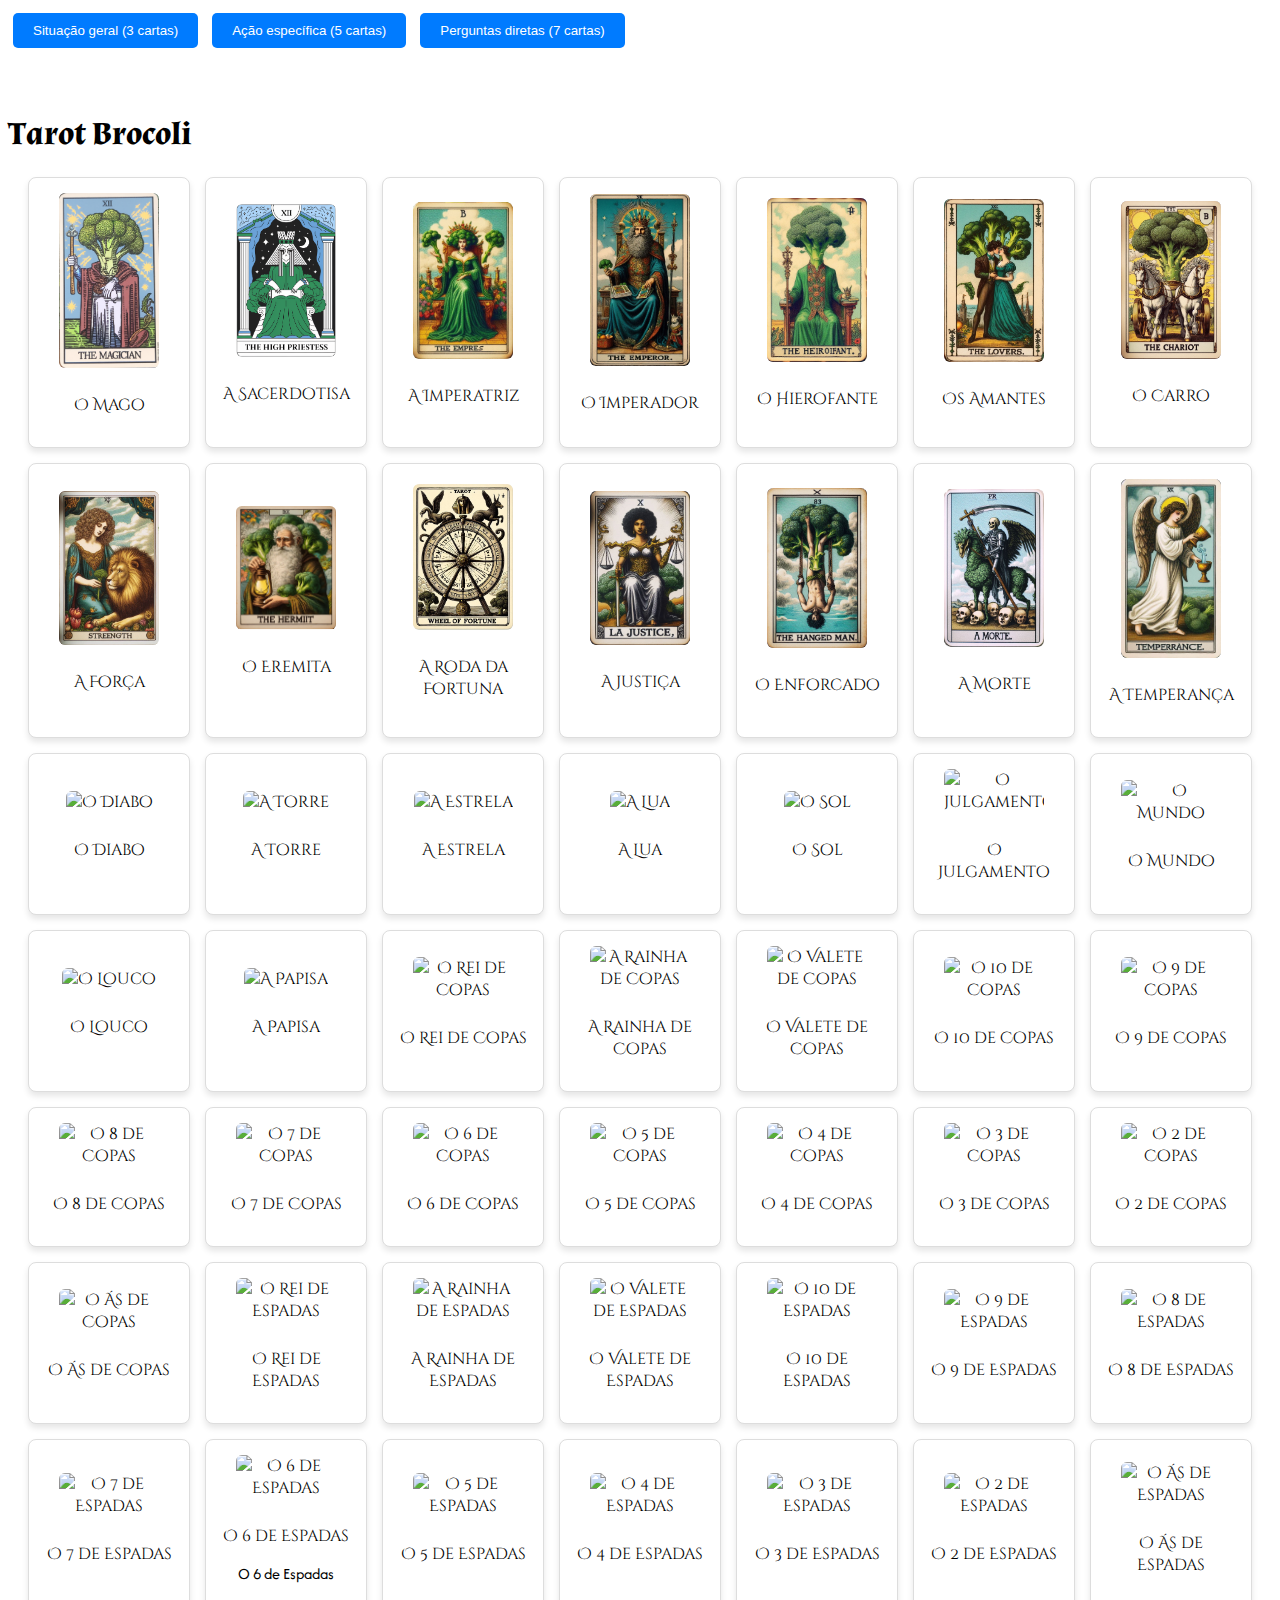
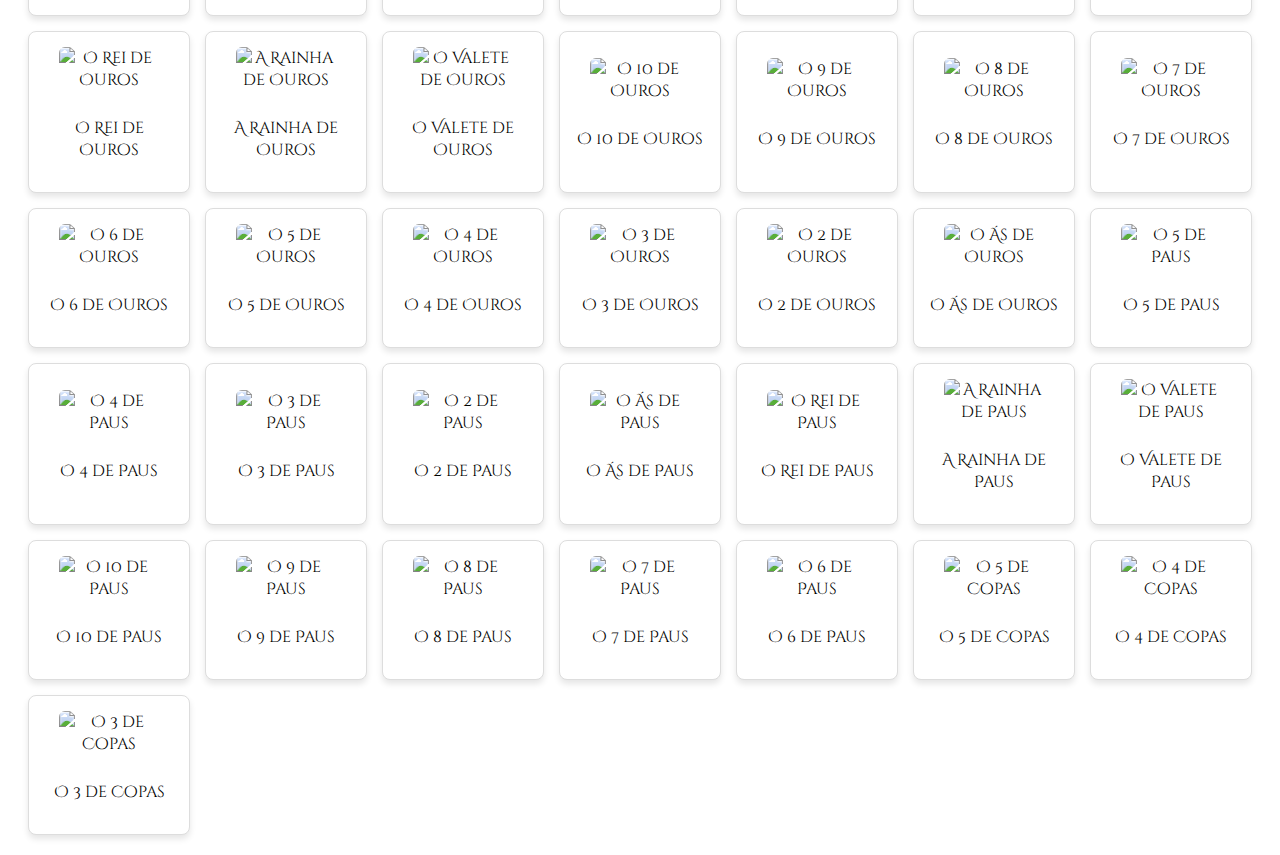
==== index.html @ 22499f60 "first comm" ====
<!DOCTYPE html>
<html lang="pt-BR">
<head>
    <meta charset="UTF-8">
    <meta name="viewport" content="width=device-width, initial-scale=1.0">
    <title>Cartas tarot</title>
    <link rel="stylesheet" href="styles.css">
    <script src="https://code.jquery.com/jquery-3.6.0.min.js"></script>
</head>
<body>

    <button class="bubbly-button" onclick="selectRandomItems(3)">Situação geral (3 cartas)</button>
    <button onclick="selectRandomItems(5)">Ação específica (5 cartas)</button>
    <button onclick="selectRandomItems(7)">Perguntas diretas (7 cartas)</button>
    <div id="result"></div>

    <h1>Tarot Brocoli</h1>
    <ul id="itemList">
        <li>
            <img src="card1.png" alt="O Mago"/>
            <p class="item-text">O Mago</p>
            <span class="descricao">
                O Mago: Esta carta representa o poder da manifestação e a habilidade de transformar ideias em realidade. Com todos os elementos do Tarot em sua mesa, O Mago simboliza a confiança, a astúcia e a destreza. Ele é um mestre da comunicação e usa sua vontade e recursos para criar mudanças significativas. O Mago nos inspira a agir com determinação e a utilizar nossas habilidades para alcançar nossos objetivos. Quando aparece em uma leitura, sugere que o momento é propício para iniciar novos projetos e que você tem a capacidade de realizar seus sonhos. Além disso, ele representa a conexão entre o mundo material e o espiritual, mostrando que você possui todos os recursos necessários para alcançar o que deseja.
            </span>
        </li>
        <li>
            <img src="card2.png" alt="A Sacerdotisa"/>
            <p class="item-text">A Sacerdotisa</p>
            <span class="descricao">
                A Sacerdotisa: Esta carta simboliza a intuição, o mistério e o conhecimento profundo. A Sacerdotisa é uma guardiã da sabedoria espiritual e representa o acesso a verdades ocultas e à sabedoria interior. Ela nos encoraja a confiar em nossa intuição e a explorar o inconsciente. Quando aparece em uma leitura, indica que é um momento de reflexão, introspecção e conexão com a espiritualidade. A Sacerdotisa convida você a olhar além das aparências e a buscar respostas dentro de si, revelando que o conhecimento mais profundo está à sua disposição. Ela também pode sugerir a importância de manter segredos e ter paciência ao lidar com situações complexas.
            </span>
        </li>
        <li>
            <img src="card3.png" alt="A Imperatriz"/>
            <p class="item-text">A Imperatriz</p>
            <span class="descricao">
                A Imperatriz: Representa a fertilidade, a abundância e a nutrição. Ela simboliza a criação, a maternidade e a conexão com a natureza. Esta carta sugere um tempo de crescimento e prosperidade em sua vida, tanto no aspecto emocional quanto no material. A Imperatriz também é um símbolo de conforto, beleza e sensibilidade, mostrando que cuidar dos outros e de si mesmo é fundamental neste período. Quando aparece em uma leitura, é um convite para abraçar a criatividade e buscar harmonia nas relações, promovendo um ambiente de amor e carinho.
            </span>
        </li>
        <li>
            <img src="card4.png" alt="O Imperador"/>
            <p class="item-text">O Imperador</p>
            <span class="descricao">
                O Imperador: Simboliza a autoridade, o controle e a estabilidade. Ele representa a liderança e a segurança. Esta carta sugere que você deve assumir o controle da situação e agir com determinação. O Imperador também pode representar uma figura paternal ou uma influência estruturadora em sua vida. Quando aparece em uma leitura, indica a necessidade de se estabelecer limites claros e de ter disciplina, além de encorajar a construção de um futuro sólido e seguro.
            </span>
        </li>
        <li>
            <img src="card5.png" alt="O Hierofante"/>
            <p class="item-text">O Hierofante</p>
            <span class="descricao">
                O Hierofante: Representa a sabedoria tradicional e os valores espirituais. Ele sugere que você deve buscar orientação e seguir as convenções sociais. Esta carta é um símbolo de aprendizado e de busca por conhecimento em estruturas mais formais, como instituições e grupos. O Hierofante nos convida a explorar a espiritualidade dentro de um contexto comunitário, podendo também sugerir a necessidade de se conformar a normas sociais ou buscar a aprovação dos outros.
            </span>
        </li>
        <li>
            <img src="card6.png" alt="Os Amantes"/>
            <p class="item-text">Os Amantes</p>
            <span class="descricao">
                Os Amantes: Simboliza o amor, a união e as escolhas. Esta carta sugere a importância dos relacionamentos e a necessidade de tomar decisões significativas. Os Amantes falam sobre a harmonia entre opostos e a busca pela conexão genuína com os outros. Quando aparece em uma leitura, pode indicar que você está em um ponto crucial em um relacionamento ou que precisa avaliar suas escolhas emocionais. Também pode representar a necessidade de alinhar seus valores e desejos com suas ações.
            </span>
        </li>
        <li>
            <img src="card7.png" alt="O Carro"/>
            <p class="item-text">O Carro</p>
            <span class="descricao">
                O Carro: Representa a conquista e a determinação. Ele sugere que você está no caminho certo e que, com esforço, poderá alcançar seus objetivos. O Carro também simboliza controle e a capacidade de superar obstáculos, mostrando que a vitória é alcançada através da disciplina e da vontade. Quando aparece em uma leitura, é um sinal para manter o foco e avançar com confiança, mesmo diante de desafios.
            </span>
        </li>
        <li>
            <img src="card8.png" alt="A Força"/>
            <p class="item-text">A Força</p>
            <span class="descricao">
                A Força: Simboliza a coragem, a compaixão e o autocontrole. Esta carta indica que você deve confiar em sua força interior para superar desafios. A Força também representa a dominação de instintos mais primitivos e a habilidade de lidar com a adversidade com amor e compreensão. Quando aparece em uma leitura, sugere que a verdadeira força vem de dentro e que a gentileza e a paciência podem levar a melhores resultados do que a força bruta.
            </span>
        </li>
        <li>
            <img src="card9.png" alt="O Eremita"/>
            <p class="item-text">O Eremita</p>
            <span class="descricao">
                O Eremita: Representa a introspecção e a busca por conhecimento interior. Esta carta sugere que você deve buscar a solidão para encontrar a verdade. O Eremita simboliza um período de reflexão e avaliação, onde a sabedoria é adquirida através do isolamento e da contemplação. Quando aparece em uma leitura, indica que você pode precisar se afastar das distrações externas para se conectar com seu eu interior e encontrar clareza nas questões que está enfrentando.
            </span>
        </li>
        <li>
            <img src="card10.png" alt="A Roda da Fortuna"/>
            <p class="item-text">A Roda da Fortuna</p>
            <span class="descricao">
                A Roda da Fortuna: Simboliza as mudanças e os ciclos da vida. Esta carta indica que a sorte pode mudar e que é importante se adaptar às circunstâncias. A Roda da Fortuna nos lembra que tudo é cíclico e que as coisas podem mudar rapidamente. Quando aparece em uma leitura, sugere que você deve estar aberto às transformações e pronto para aceitar o que a vida traz, sejam desafios ou oportunidades. Ela também representa o destino e a influência do tempo nas suas decisões.
            </span>
        </li>
        <li>
            <img src="card11.png" alt="A Justiça"/>
            <p class="item-text">A Justiça</p>
            <span class="descricao">
                A Justiça: Representa a verdade, a equidade e a justiça. Esta carta sugere a importância de tomar decisões justas e de agir com integridade. A Justiça nos lembra que todas as ações têm consequências e que é essencial assumir a responsabilidade por elas. Quando aparece em uma leitura, indica que você deve avaliar sua situação com imparcialidade e honestidade, podendo também sugerir que questões legais ou éticas devem ser levadas em consideração.
            </span>
        </li>
        <li>
            <img src="card12.png" alt="O Enforcado"/>
            <p class="item-text">O Enforcado</p>
            <span class="descricao">
                O Enforcado: Simboliza a entrega e a reflexão. Esta carta indica que pode ser necessário deixar de lado algo para ganhar uma nova perspectiva. O Enforcado sugere que a paciência e a aceitação são necessárias para resolver um problema ou situação. Quando aparece em uma leitura, é um lembrete de que às vezes é preciso se sacrificar ou fazer uma pausa para permitir que novas ideias ou soluções surjam.
            </span>
        </li>
        <li>
            <img src="card13.png" alt="A Morte"/>
            <p class="item-text">A Morte</p>
            <span class="descricao">
                A Morte: Representa o fim de um ciclo e a transformação. Esta carta sugere que mudanças significativas estão a caminho e que é hora de deixar o passado para trás. A Morte não deve ser temida; ao invés disso, ela simboliza a possibilidade de renascimento e renovação. Quando aparece em uma leitura, é um sinal para aceitar o que deve ser deixado para trás e estar aberto para novas oportunidades e recomeços.
            </span>
        </li>
        <li>
            <img src="card14.png" alt="A Temperança"/>
            <p class="item-text">A Temperança</p>
            <span class="descricao">
                A Temperança: Simboliza o equilíbrio e a harmonia. Esta carta sugere a importância de encontrar um meio-termo e de ter paciência nas situações. A Temperança fala sobre a necessidade de unir diferentes aspectos da vida para criar algo novo e harmonioso. Quando aparece em uma leitura, indica que é um momento favorável para a moderação e para buscar soluções criativas, além de sugerir que a paz interior pode ser alcançada através da colaboração e do entendimento.
            </span>
        </li>
        <li>
            <img src="card15.png" alt="O Diabo"/>
            <p class="item-text">O Diabo</p>
            <span class="descricao">
                O Diabo: Representa as tentações e as limitações. Esta carta sugere a necessidade de enfrentar os medos e as dependências que nos prendem. O Diabo fala sobre as armadilhas que podem nos impedir de viver a vida plenamente, como vícios, ilusões ou relacionamentos tóxicos. Quando aparece em uma leitura, indica que é hora de examinar suas limitações e buscar libertação. É um convite para confrontar os aspectos mais sombrios de si mesmo e encontrar um caminho para a cura e o autoconhecimento.
            </span>
        </li>
        <li>
            <img src="card16.png" alt="A Torre"/>
            <p class="item-text">A Torre</p>
            <span class="descricao">
                A Torre: Simboliza a ruptura e a revelação. Esta carta indica que mudanças inesperadas podem ocorrer, levando a uma nova compreensão. A Torre representa a destruição de estruturas antigas e a necessidade de confrontar verdades difíceis. Quando aparece em uma leitura, sugere que você pode estar passando por um período de turbulência que, embora desafiador, pode abrir espaço para novas oportunidades e crescimento. É um convite para deixar de lado o que não serve mais e acolher a transformação.
            </span>
        </li>
        <li>
            <img src="card17.png" alt="A Estrela"/>
            <p class="item-text">A Estrela</p>
            <span class="descricao">
                A Estrela: Representa a esperança e a inspiração. Esta carta sugere que é hora de acreditar em seus sonhos e de seguir seu coração. A Estrela simboliza um período de paz e serenidade, onde a cura e a renovação são possíveis. Quando aparece em uma leitura, indica que a fé e a confiança em si mesmo são fundamentais para superar desafios e que você deve se abrir para novas possibilidades. A Estrela também é um sinal de que o futuro é promissor e que o que você deseja pode se tornar realidade.
            </span>
        </li>
        <li>
            <img src="card18.png" alt="A Lua"/>
            <p class="item-text">A Lua</p>
            <span class="descricao">
                A Lua: Simboliza a ilusão e a intuição. Esta carta sugere a necessidade de confiar em sua intuição e de estar atento às influências externas. A Lua fala sobre o inconsciente, os sonhos e as emoções, indicando que nem tudo é o que parece. Quando aparece em uma leitura, é um convite para explorar o mundo dos sonhos e do instinto, além de sugerir que você deve ser cauteloso em relação a enganos ou ilusões. A Lua também pode indicar a necessidade de olhar para dentro e enfrentar os medos que podem estar ocultos.
            </span>
        </li>
        <li>
            <img src="card19.png" alt="O Sol"/>
            <p class="item-text">O Sol</p>
            <span class="descricao">
                O Sol: Representa a felicidade e a realização. Esta carta sugere que tempos felizes e de sucesso estão à frente. O Sol simboliza a clareza, a vitalidade e a energia positiva, trazendo luz e otimismo para qualquer situação. Quando aparece em uma leitura, é um sinal de que suas ações estão sendo reconhecidas e que você está em sintonia com a alegria e o amor. O Sol também indica que a transparência e a autenticidade são fundamentais para alcançar seus objetivos.
            </span>
        </li>
        <li>
            <img src="card20.png" alt="O Julgamento"/>
            <p class="item-text">O Julgamento</p>
            <span class="descricao">
                O Julgamento: Simboliza o renascimento e a avaliação. Esta carta sugere a necessidade de refletir sobre suas ações e buscar a verdade interior. O Julgamento representa um chamado para acordar e avaliar sua vida, reconhecendo onde você precisa mudar ou fazer melhorias. Quando aparece em uma leitura, indica que é hora de tomar responsabilidade por suas escolhas e que a transformação é possível, através da aceitação e do perdão. É um convite para se libertar do passado e avançar em direção ao futuro com uma nova perspectiva.
            </span>
        </li>
        <li>
            <img src="card21.png" alt="O Mundo"/>
            <p class="item-text">O Mundo</p>
            <span class="descricao">
                O Mundo: Representa a conclusão e a realização. Esta carta sugere que você está alcançando seus objetivos e completando um ciclo em sua vida. O Mundo simboliza a plenitude e a harmonia, indicando que você pode estar em um momento de celebração e alegria. Quando aparece em uma leitura, é um sinal de que todo o trabalho duro valeu a pena e que você pode finalmente colher os frutos de seus esforços. O Mundo também sugere que você deve estar aberto a novas experiências e expansões, permitindo-se crescer ainda mais.
            </span>
        </li>
        <li>
            <img src="card22.png" alt="O Louco"/>
            <p class="item-text">O Louco</p>
            <span class="descricao">
                O Louco: Representa novos começos, liberdade e aventura. Esta carta sugere que você deve seguir seu coração e não ter medo de arriscar. O Louco simboliza a espontaneidade e a liberdade de se expressar sem limitações. Quando aparece em uma leitura, é um convite para abraçar o desconhecido e confiar no processo da vida. O Louco nos lembra que a vida é uma jornada cheia de possibilidades, e é importante estar aberto a novas experiências.
            </span>
        </li>
        <li>
            <img src="card23.png" alt="A Papisa"/>
            <p class="item-text">A Papisa</p>
            <span class="descricao">
                A Papisa: Representa o conhecimento e a sabedoria interior. Esta carta sugere a importância da intuição e da percepção. A Papisa é um símbolo de compreensão e insight, indicando que você deve olhar para dentro de si mesmo para encontrar as respostas que procura. Quando aparece em uma leitura, sugere que o conhecimento mais profundo pode ser acessado através da meditação e da reflexão. A Papisa também pode representar o feminino sagrado e o poder da criação.
            </span>
        </li>
        <li>
            <img src="card24.png" alt="O Rei de Copas"/>
            <p class="item-text">O Rei de Copas</p>
            <span class="descricao">
                O Rei de Copas: Simboliza a compaixão e a compreensão emocional. Esta carta sugere que você deve agir com empatia e abertura emocional. O Rei de Copas representa a maturidade emocional e a habilidade de se conectar com os outros de forma profunda. Quando aparece em uma leitura, é um sinal de que você deve confiar em seus sentimentos e usar sua intuição para guiar suas ações. O Rei de Copas também é um símbolo de cura e proteção emocional.
            </span>
        </li>
        <li>
            <img src="card25.png" alt="A Rainha de Copas"/>
            <p class="item-text">A Rainha de Copas</p>
            <span class="descricao">
                A Rainha de Copas: Representa o amor, a intuição e a nutrição. Esta carta sugere que você deve se permitir sentir e expressar suas emoções. A Rainha de Copas simboliza a capacidade de cuidar dos outros e de ser empática. Quando aparece em uma leitura, indica que você deve se abrir para suas emoções e permitir que sua intuição guie suas decisões. A Rainha de Copas também pode representar uma figura materna em sua vida ou o desejo de cuidar e proteger aqueles que você ama.
            </span>
        </li>
        <li>
            <img src="card26.png" alt="O Valete de Copas"/>
            <p class="item-text">O Valete de Copas</p>
            <span class="descricao">
                O Valete de Copas: Simboliza novos começos emocionais e a busca por amor e alegria. Esta carta sugere que você deve seguir seu coração e explorar suas emoções. O Valete de Copas representa a curiosidade e a juventude, indicando que você deve estar aberto a novas experiências emocionais. Quando aparece em uma leitura, é um convite para se permitir sonhar e acreditar que o amor e a felicidade estão ao seu alcance. O Valete de Copas também pode simbolizar uma mensagem de amor ou uma nova oportunidade emocional.
            </span>
        </li>
        <li>
            <img src="card27.png" alt="O 10 de Copas"/>
            <p class="item-text">O 10 de Copas</p>
            <span class="descricao">
                O 10 de Copas: Representa a felicidade emocional e a realização familiar. Esta carta sugere que você está alcançando um estado de harmonia e alegria em seus relacionamentos. O 10 de Copas simboliza a satisfação e a plenitude emocional, indicando que seus laços afetivos estão fortes e saudáveis. Quando aparece em uma leitura, é um sinal de que você pode encontrar felicidade em sua vida familiar e que seus desejos emocionais estão se realizando. Esta carta também pode indicar a necessidade de valorizar os momentos felizes ao lado de seus entes queridos.
            </span>
        </li>
        <li>
            <img src="card28.png" alt="O 9 de Copas"/>
            <p class="item-text">O 9 de Copas</p>
            <span class="descricao">
                O 9 de Copas: Simboliza a satisfação e a realização de desejos. Esta carta sugere que você está alcançando seus objetivos e que suas esperanças estão se concretizando. O 9 de Copas representa um tempo de contentamento e alegria, indicando que você deve celebrar suas conquistas. Quando aparece em uma leitura, é um sinal de que seus desejos mais profundos estão se manifestando e que a gratidão é importante neste momento. Esta carta também pode indicar que você deve ser grato pelas bênçãos que já possui em sua vida.
            </span>
        </li>
        <li>
            <img src="card29.png" alt="O 8 de Copas"/>
            <p class="item-text">O 8 de Copas</p>
            <span class="descricao">
                O 8 de Copas: Representa a necessidade de se afastar e buscar novos caminhos. Esta carta sugere que você pode estar insatisfeito com sua situação atual e que é hora de buscar algo mais significativo. O 8 de Copas simboliza a busca por propósito e autoconhecimento, indicando que você deve estar disposto a deixar para trás o que não mais serve. Quando aparece em uma leitura, é um convite para explorar novas oportunidades e seguir sua intuição em busca de uma vida mais gratificante. Essa carta também pode sugerir que você precisa se desconectar de relacionamentos ou situações que não são saudáveis.
            </span>
        </li>
        <li>
            <img src="card30.png" alt="O 7 de Copas"/>
            <p class="item-text">O 7 de Copas</p>
            <span class="descricao">
                O 7 de Copas: Simboliza as escolhas e as ilusões. Esta carta sugere que você pode estar enfrentando muitas opções e que é importante discernir entre o que é real e o que é apenas uma fantasia. O 7 de Copas representa as tentações e os sonhos, indicando que você deve estar atento para não se perder em ilusões. Quando aparece em uma leitura, é um convite para examinar suas opções com clareza e não se deixar enganar por promessas vazias. Essa carta também pode indicar que é hora de se concentrar em seus verdadeiros desejos e aspirações.
            </span>
        </li>
        <li>
            <img src="card31.png" alt="O 6 de Copas"/>
            <p class="item-text">O 6 de Copas</p>
            <span class="descricao">
                O 6 de Copas: Representa a nostalgia e as memórias. Esta carta sugere que você deve valorizar o passado e as experiências que moldaram quem você é. O 6 de Copas simboliza a inocência e a alegria da infância, indicando que momentos felizes podem ser revisitados. Quando aparece em uma leitura, é um sinal de que você deve olhar para suas raízes e permitir que as lições do passado ajudem a moldar seu futuro. Essa carta também pode indicar o retorno de pessoas do passado ou a necessidade de curar feridas emocionais antigas.
            </span>
        </li>
        <li>
            <img src="card32.png" alt="O 5 de Copas"/>
            <p class="item-text">O 5 de Copas</p>
            <span class="descricao">
                O 5 de Copas: Simboliza a perda e o arrependimento. Esta carta sugere que você pode estar se concentrando no que perdeu, em vez de valorizar o que ainda possui. O 5 de Copas representa a tristeza e a desilusão, indicando que é hora de enfrentar suas emoções e permitir-se sentir a dor. Quando aparece em uma leitura, é um convite para deixar o passado para trás e se abrir para novas oportunidades. Essa carta também pode sugerir que, mesmo em momentos difíceis, é importante manter a esperança e lembrar que ainda existem bênçãos em sua vida.
            </span>
        </li>
        <li>
            <img src="card33.png" alt="O 4 de Copas"/>
            <p class="item-text">O 4 de Copas</p>
            <span class="descricao">
                O 4 de Copas: Representa a apatia e o tédio. Esta carta sugere que você pode estar se sentindo insatisfeito com sua situação atual e que é hora de reavaliar suas prioridades. O 4 de Copas simboliza a necessidade de introspecção e autoavaliação, indicando que você deve se permitir fazer uma pausa e refletir sobre o que realmente deseja. Quando aparece em uma leitura, é um convite para não se deixar levar pela monotonia e buscar novas maneiras de se conectar com suas emoções. Essa carta também pode indicar que novas oportunidades estão se aproximando, mas você precisa estar disposto a reconhecê-las.
            </span>
        </li>
        <li>
            <img src="card34.png" alt="O 3 de Copas"/>
            <p class="item-text">O 3 de Copas</p>
            <span class="descricao">
                O 3 de Copas: Simboliza a celebração e a amizade. Esta carta sugere que você deve valorizar os momentos felizes ao lado de amigos e familiares. O 3 de Copas representa a alegria e a camaradagem, indicando que a colaboração e o apoio mútuo são essenciais em sua vida. Quando aparece em uma leitura, é um sinal de que é hora de celebrar suas conquistas e compartilhar a felicidade com aqueles que você ama. Essa carta também pode indicar o início de novos relacionamentos ou uma maior conexão com sua comunidade.
            </span>
        </li>
        <li>
            <img src="card35.png" alt="O 2 de Copas"/>
            <p class="item-text">O 2 de Copas</p>
            <span class="descricao">
                O 2 de Copas: Representa a união e a parceria. Esta carta sugere que você deve valorizar os relacionamentos e as conexões emocionais em sua vida. O 2 de Copas simboliza a harmonia e a reciprocidade, indicando que a comunicação aberta é essencial para o sucesso de suas interações. Quando aparece em uma leitura, é um convite para se abrir para o amor e a amizade, reconhecendo que as parcerias saudáveis são fundamentais para seu crescimento emocional. Essa carta também pode indicar um novo relacionamento romântico ou uma reconciliação em um relacionamento existente.
            </span>
        </li>
        <li>
            <img src="card36.png" alt="O Ás de Copas"/>
            <p class="item-text">O Ás de Copas</p>
            <span class="descricao">
                O Ás de Copas: Simboliza novas oportunidades emocionais e o florescimento do amor. Esta carta sugere que você está prestes a experimentar um novo nível de conexão emocional. O Ás de Copas representa a fertilidade emocional e a abertura para o amor, indicando que é um momento propício para novos começos. Quando aparece em uma leitura, é um convite para se abrir para o amor e permitir que suas emoções fluam livremente. Essa carta também pode indicar a necessidade de cuidar de si mesmo e nutrir seu próprio bem-estar emocional.
            </span>
        </li>
        <li>
            <img src="card37.png" alt="O Rei de Espadas"/>
            <p class="item-text">O Rei de Espadas</p>
            <span class="descricao">
                O Rei de Espadas: Representa a clareza mental e a autoridade. Esta carta sugere que você deve agir com lógica e discernimento em suas decisões. O Rei de Espadas simboliza a capacidade de ver a verdade e comunicar-se com honestidade, indicando que você deve usar sua mente analítica para resolver problemas. Quando aparece em uma leitura, é um convite para ser firme e direto em suas comunicações, reconhecendo que a sabedoria e a razão são essenciais para alcançar seus objetivos. Essa carta também pode indicar a necessidade de se proteger de influências negativas e de agir com integridade.
            </span>
        </li>
        <li>
            <img src="card38.png" alt="A Rainha de Espadas"/>
            <p class="item-text">A Rainha de Espadas</p>
            <span class="descricao">
                A Rainha de Espadas: Simboliza a independência e a inteligência. Esta carta sugere que você deve ser honesta consigo mesma e com os outros. A Rainha de Espadas representa a capacidade de ver as coisas claramente e de tomar decisões com base na lógica e na razão. Quando aparece em uma leitura, é um convite para se abrir para a verdade e deixar de lado o que não serve mais. Essa carta também pode indicar que é hora de se libertar de relacionamentos ou situações tóxicas e buscar a autenticidade em sua vida.
            </span>
        </li>
        <li>
            <img src="card39.png" alt="O Valete de Espadas"/>
            <p class="item-text">O Valete de Espadas</p>
            <span class="descricao">
                O Valete de Espadas: Representa a curiosidade e a busca pela verdade. Esta carta sugere que você deve estar aberto a aprender e a questionar o que não entende. O Valete de Espadas simboliza a comunicação e a exploração, indicando que você deve se permitir investigar novas ideias e perspectivas. Quando aparece em uma leitura, é um convite para abraçar a curiosidade e buscar conhecimento em áreas que você não conhece. Essa carta também pode indicar a necessidade de se proteger contra mal-entendidos e conflitos.
            </span>
        </li>
        <li>
            <img src="card40.png" alt="O 10 de Espadas"/>
            <p class="item-text">O 10 de Espadas</p>
            <span class="descricao">
                O 10 de Espadas: Simboliza a traição e o fim de um ciclo. Esta carta sugere que você pode estar enfrentando um momento difícil e que é hora de deixar o que não serve mais. O 10 de Espadas representa a dor e a desilusão, indicando que a superação é essencial para o crescimento. Quando aparece em uma leitura, é um convite para reconhecer a situação e se permitir seguir em frente. Essa carta também pode sugerir que, mesmo nas situações mais sombrias, há uma oportunidade de renascimento e transformação.
            </span>
        </li>
        <li>
            <img src="card41.png" alt="O 9 de Espadas"/>
            <p class="item-text">O 9 de Espadas</p>
            <span class="descricao">
                O 9 de Espadas: Representa a ansiedade e o medo. Esta carta sugere que você pode estar enfrentando preocupações que o mantêm acordado à noite. O 9 de Espadas simboliza a necessidade de enfrentar os medos e a dor emocional, indicando que é hora de buscar apoio e compreensão. Quando aparece em uma leitura, é um convite para enfrentar suas preocupações e permitir-se sentir as emoções. Essa carta também pode indicar que é necessário cuidar da sua saúde mental e buscar maneiras de lidar com a ansiedade.
            </span>
        </li>
        <li>
            <img src="card42.png" alt="O 8 de Espadas"/>
            <p class="item-text">O 8 de Espadas</p>
            <span class="descricao">
                O 8 de Espadas: Simboliza a limitação e a paralisia. Esta carta sugere que você pode estar se sentindo preso em uma situação e que é hora de encontrar uma saída. O 8 de Espadas representa a auto-imposição e a necessidade de ver as coisas de forma diferente. Quando aparece em uma leitura, é um convite para desafiar suas crenças limitantes e buscar a verdade em sua vida. Essa carta também pode indicar que, mesmo quando parece não haver opções, é importante reconhecer que a liberdade está ao seu alcance.
            </span>
        </li>
        <li>
            <img src="card43.png" alt="O 7 de Espadas"/>
            <p class="item-text">O 7 de Espadas</p>
            <span class="descricao">
                O 7 de Espadas: Representa a astúcia e a estratégia. Esta carta sugere que você deve ser cauteloso em suas interações e buscar soluções criativas para os desafios. O 7 de Espadas simboliza a necessidade de agir com sabedoria e discernimento, indicando que é hora de pensar fora da caixa. Quando aparece em uma leitura, é um convite para usar sua inteligência para superar obstáculos e alcançar seus objetivos. Essa carta também pode indicar que é importante ser honesto consigo mesmo e com os outros.
            </span>
        </li>
        <li>
            <img src="card44.png" alt="O 6 de Espadas"/>
            <p class="item-text">O 6 de Espadas</p>
            <span class="item-text">O 6 de Espadas</p>
            <span class="descricao">
                O 6 de Espadas: Simboliza a transição e a mudança. Esta carta sugere que você pode estar passando por uma fase de transformação e que é hora de deixar o passado para trás. O 6 de Espadas representa a jornada em direção a um futuro mais promissor, indicando que você deve estar disposto a se mover para novas oportunidades. Quando aparece em uma leitura, é um convite para aceitar a mudança e confiar no processo. Essa carta também pode indicar que a cura está a caminho e que você está se afastando de situações difíceis.
            </span>
        </li>
        <li>
            <img src="card45.png" alt="O 5 de Espadas"/>
            <p class="item-text">O 5 de Espadas</p>
            <span class="descricao">
                O 5 de Espadas: Representa a vitória e o conflito. Esta carta sugere que você pode estar enfrentando desafios e que a competição é intensa. O 5 de Espadas simboliza a luta e a necessidade de ser cuidadoso em suas interações. Quando aparece em uma leitura, é um convite para examinar suas motivações e considerar as consequências de suas ações. Essa carta também pode indicar que, mesmo em situações de conflito, é importante buscar a paz e a harmonia.
            </span>
        </li>
        <li>
            <img src="card46.png" alt="O 4 de Espadas"/>
            <p class="item-text">O 4 de Espadas</p>
            <span class="descricao">
                O 4 de Espadas: Simboliza a recuperação e o descanso. Esta carta sugere que você deve tirar um tempo para se recuperar e refletir. O 4 de Espadas representa a necessidade de introspecção e autoavaliação, indicando que é hora de descansar e recarregar as energias. Quando aparece em uma leitura, é um convite para cuidar de si mesmo e priorizar o seu bem-estar. Essa carta também pode indicar que, mesmo nas situações mais desafiadoras, o descanso é essencial para encontrar clareza e força.
            </span>
        </li>
        <li>
            <img src="card47.png" alt="O 3 de Espadas"/>
            <p class="item-text">O 3 de Espadas</p>
            <span class="descricao">
                O 3 de Espadas: Representa a dor e a traição. Esta carta sugere que você pode estar passando por um momento difícil e que a cura é necessária. O 3 de Espadas simboliza a necessidade de lidar com a dor emocional e as desilusões. Quando aparece em uma leitura, é um convite para permitir-se sentir as emoções e buscar o apoio de outros. Essa carta também pode indicar que, mesmo nas situações mais dolorosas, é possível encontrar crescimento e aprendizado.
            </span>
        </li>
        <li>
            <img src="card48.png" alt="O 2 de Espadas"/>
            <p class="item-text">O 2 de Espadas</p>
            <span class="descricao">
                O 2 de Espadas: Simboliza a indecisão e o impasse. Esta carta sugere que você pode estar enfrentando uma escolha difícil e que é hora de buscar clareza. O 2 de Espadas representa a necessidade de confrontar suas emoções e encontrar um caminho a seguir. Quando aparece em uma leitura, é um convite para examinar suas opções com cuidado e não se deixar levar pela confusão. Essa carta também pode indicar que a comunicação aberta é essencial para resolver conflitos e encontrar soluções.
            </span>
        </li>
        <li>
            <img src="card49.png" alt="O Ás de Espadas"/>
            <p class="item-text">O Ás de Espadas</p>
            <span class="descricao">
                O Ás de Espadas: Representa a verdade e a clareza mental. Esta carta sugere que você deve buscar a verdade em sua vida e agir com integridade. O Ás de Espadas simboliza novos começos intelectuais e a capacidade de ver as coisas com clareza. Quando aparece em uma leitura, é um convite para se abrir para a sabedoria e usar sua mente para resolver problemas. Essa carta também pode indicar que, mesmo em momentos difíceis, a verdade é a chave para a liberdade e o crescimento.
            </span>
        </li>
        <li>
            <img src="card50.png" alt="O Rei de Ouros"/>
            <p class="item-text">O Rei de Ouros</p>
            <span class="descricao">
                O Rei de Ouros: Simboliza o sucesso material e a segurança. Esta carta sugere que você deve agir com responsabilidade e sabedoria em relação a suas finanças. O Rei de Ouros representa a prosperidade e a estabilidade, indicando que você está em um momento de realização. Quando aparece em uma leitura, é um convite para valorizar o que possui e usar seus recursos com inteligência. Essa carta também pode indicar que você deve estar aberto a novas oportunidades de crescimento financeiro.
            </span>
        </li>
        <li>
            <img src="card51.png" alt="A Rainha de Ouros"/>
            <p class="item-text">A Rainha de Ouros</p>
            <span class="descricao">
                A Rainha de Ouros: Representa a nutrição e a prosperidade. Esta carta sugere que você deve cuidar de si mesmo e dos outros ao seu redor. A Rainha de Ouros simboliza a estabilidade e o conforto, indicando que você pode estar em um momento de abundância. Quando aparece em uma leitura, é um convite para se conectar com sua intuição e valorizar o que realmente importa. Essa carta também pode indicar que você deve usar seus recursos para ajudar os outros e criar um ambiente acolhedor.
            </span>
        </li>
        <li>
            <img src="card52.png" alt="O Valete de Ouros"/>
            <p class="item-text">O Valete de Ouros</p>
            <span class="descricao">
                O Valete de Ouros: Simboliza a oportunidade e o potencial. Esta carta sugere que você deve estar aberto a novas experiências e aprendizados. O Valete de Ouros representa a ambição e a determinação, indicando que você está em um momento de crescimento pessoal. Quando aparece em uma leitura, é um convite para se comprometer com seus objetivos e trabalhar duro para alcançá-los. Essa carta também pode indicar que novas oportunidades de carreira ou aprendizado estão se aproximando.
            </span>
        </li>
        <li>
            <img src="card53.png" alt="O 10 de Ouros"/>
            <p class="item-text">O 10 de Ouros</p>
            <span class="descricao">
                O 10 de Ouros: Representa a riqueza e a herança. Esta carta sugere que você pode estar alcançando um estado de segurança financeira e estabilidade em sua vida. O 10 de Ouros simboliza a realização e a prosperidade, indicando que seus esforços estão valendo a pena. Quando aparece em uma leitura, é um convite para valorizar suas conquistas e compartilhar sua abundância com os outros. Essa carta também pode indicar que você deve estar preparado para transmitir suas lições e sabedoria para as futuras gerações.
            </span>
        </li>
        <li>
            <img src="card54.png" alt="O 9 de Ouros"/>
            <p class="item-text">O 9 de Ouros</p>
            <span class="descricao">
                O 9 de Ouros: Simboliza o sucesso e a autossuficiência. Esta carta sugere que você deve valorizar suas conquistas e o trabalho duro que realizou. O 9 de Ouros representa a recompensa e a gratidão, indicando que você pode estar em um momento de realização pessoal. Quando aparece em uma leitura, é um convite para reconhecer seu valor e o que você trouxe para sua vida. Essa carta também pode indicar que é hora de desfrutar dos frutos do seu trabalho e se permitir relaxar.
            </span>
        </li>
        <li>
            <img src="card55.png" alt="O 8 de Ouros"/>
            <p class="item-text">O 8 de Ouros</p>
            <span class="descricao">
                O 8 de Ouros: Representa o trabalho duro e a dedicação. Esta carta sugere que você deve se concentrar em seus objetivos e investir tempo e esforço em seu desenvolvimento pessoal. O 8 de Ouros simboliza a aprendizagem e a maestria, indicando que você pode estar em um momento de crescimento profissional. Quando aparece em uma leitura, é um convite para se comprometer com o seu trabalho e aprimorar suas habilidades. Essa carta também pode indicar que é hora de reconhecer o progresso que fez e continuar a se esforçar em direção aos seus objetivos.
            </span>
        </li>
        <li>
            <img src="card56.png" alt="O 7 de Ouros"/>
            <p class="item-text">O 7 de Ouros</p>
            <span class="descricao">
                O 7 de Ouros: Simboliza a paciência e a avaliação. Esta carta sugere que você deve parar e refletir sobre o que já conquistou. O 7 de Ouros representa a necessidade de considerar seus esforços e verificar se está no caminho certo. Quando aparece em uma leitura, é um convite para ter paciência e avaliar suas opções antes de seguir em frente. Essa carta também pode indicar que, mesmo que o progresso seja lento, o que você está construindo vale a pena.
            </span>
        </li>
        <li>
            <img src="card57.png" alt="O 6 de Ouros"/>
            <p class="item-text">O 6 de Ouros</p>
            <span class="descricao">
                O 6 de Ouros: Representa a generosidade e o equilíbrio. Esta carta sugere que você deve estar aberto a dar e receber. O 6 de Ouros simboliza a reciprocidade e a partilha, indicando que você pode estar em um momento de abundância. Quando aparece em uma leitura, é um convite para se conectar com os outros e oferecer apoio, além de estar disposto a aceitar ajuda. Essa carta também pode indicar que é hora de usar seus recursos para ajudar os necessitados e criar um impacto positivo em sua comunidade.
            </span>
        </li>
        <li>
            <img src="card58.png" alt="O 5 de Ouros"/>
            <p class="item-text">O 5 de Ouros</p>
            <span class="descricao">
                O 5 de Ouros: Simboliza a falta e a dificuldade. Esta carta sugere que você pode estar enfrentando desafios financeiros ou emocionais. O 5 de Ouros representa a necessidade de buscar apoio e reconhecer que não está sozinho. Quando aparece em uma leitura, é um convite para pedir ajuda e encontrar novas maneiras de lidar com suas dificuldades. Essa carta também pode indicar que, mesmo nas situações mais difíceis, há esperança de superação e crescimento.
            </span>
        </li>
        <li>
            <img src="card59.png" alt="O 4 de Ouros"/>
            <p class="item-text">O 4 de Ouros</p>
            <span class="descricao">
                O 4 de Ouros: Representa a possessividade e a segurança. Esta carta sugere que você pode estar se apegando excessivamente ao que possui. O 4 de Ouros simboliza o medo da perda e a necessidade de controlar as situações, indicando que é hora de examinar sua relação com a segurança e a abundância. Quando aparece em uma leitura, é um convite para soltar e permitir que as coisas fluam. Essa carta também pode indicar que, mesmo em tempos de insegurança, a generosidade é a chave para a verdadeira abundância.
            </span>
        </li>
        <li>
            <img src="card60.png" alt="O 3 de Ouros"/>
            <p class="item-text">O 3 de Ouros</p>
            <span class="descricao">
                O 3 de Ouros: Simboliza a colaboração e o trabalho em equipe. Esta carta sugere que você deve valorizar as contribuições dos outros e trabalhar em harmonia. O 3 de Ouros representa a construção e a criatividade, indicando que você pode estar em um momento de realização em projetos em grupo. Quando aparece em uma leitura, é um convite para reconhecer a importância da colaboração e celebrar os sucessos coletivos. Essa carta também pode indicar que é hora de buscar o apoio de outras pessoas em seus objetivos.
            </span>
        </li>
        <li>
            <img src="card61.png" alt="O 2 de Ouros"/>
            <p class="item-text">O 2 de Ouros</p>
            <span class="descricao">
                O 2 de Ouros: Representa o equilíbrio e a adaptação. Esta carta sugere que você deve aprender a gerenciar suas prioridades e responsabilidades. O 2 de Ouros simboliza a flexibilidade e a capacidade de se ajustar às mudanças, indicando que você pode estar em um momento de transição. Quando aparece em uma leitura, é um convite para manter o equilíbrio em sua vida e estar disposto a fazer as adaptações necessárias. Essa carta também pode indicar que é hora de considerar diferentes opções antes de tomar decisões.
            </span>
        </li>
        <li>
            <img src="card62.png" alt="O Ás de Ouros"/>
            <p class="item-text">O Ás de Ouros</p>
            <span class="descricao">
                O Ás de Ouros: Simboliza novas oportunidades financeiras e de realização. Esta carta sugere que você está prestes a receber um presente ou uma oportunidade significativa. O Ás de Ouros representa a prosperidade e o potencial, indicando que é um momento propício para novos começos em relação às finanças e ao trabalho. Quando aparece em uma leitura, é um convite para estar aberto às oportunidades e ser proativo em sua busca por sucesso. Essa carta também pode indicar que o trabalho árduo e a dedicação trarão recompensas.
            </span>
        </li>
        <li>
            <img src="card63.png" alt="O 5 de Paus"/>
            <p class="item-text">O 5 de Paus</p>
            <span class="descricao">
                O 5 de Paus: Representa competição e conflito. Esta carta sugere que você pode estar enfrentando desafios e que a rivalidade é intensa. O 5 de Paus simboliza a necessidade de se adaptar e encontrar formas criativas de superar obstáculos. Quando aparece em uma leitura, é um convite para ver a competição como uma oportunidade de crescimento e aprendizado. Essa carta também pode indicar que é importante manter a mente aberta e cooperar com os outros, mesmo em tempos de tensão.
            </span>
        </li>
        <li>
            <img src="card64.png" alt="O 4 de Paus"/>
            <p class="item-text">O 4 de Paus</p>
            <span class="descricao">
                O 4 de Paus: Simboliza a celebração e a harmonia. Esta carta sugere que você pode estar em um momento de felicidade e realização em sua vida. O 4 de Paus representa o lar e a comunidade, indicando que é hora de valorizar os relacionamentos e as conquistas. Quando aparece em uma leitura, é um convite para celebrar o que você conquistou e desfrutar de momentos de alegria. Essa carta também pode indicar que é um bom momento para se reunir com amigos e familiares.
            </span>
        </li>
        <li>
            <img src="card65.png" alt="O 3 de Paus"/>
            <p class="item-text">O 3 de Paus</p>
            <span class="descricao">
                O 3 de Paus: Representa a exploração e a visão de futuro. Esta carta sugere que você deve olhar além do presente e se preparar para novas oportunidades. O 3 de Paus simboliza a expansão e o progresso, indicando que você está pronto para seguir em frente. Quando aparece em uma leitura, é um convite para ter coragem e explorar novos horizontes. Essa carta também pode indicar que você deve confiar em suas habilidades e estar aberto ao que está por vir.
            </span>
        </li>
        <li>
            <img src="card66.png" alt="O 2 de Paus"/>
            <p class="item-text">O 2 de Paus</p>
            <span class="descricao">
                O 2 de Paus: Simboliza a contemplação e a tomada de decisões. Esta carta sugere que você pode estar em um ponto de virada e que é hora de planejar o futuro. O 2 de Paus representa a necessidade de olhar para suas opções e considerar qual caminho seguir. Quando aparece em uma leitura, é um convite para se conectar com seus objetivos e ter clareza sobre o que deseja alcançar. Essa carta também pode indicar que, mesmo nas incertezas, você tem o poder de moldar seu futuro.
            </span>
        </li>
        <li>
            <img src="card67.png" alt="O Ás de Paus"/>
            <p class="item-text">O Ás de Paus</p>
            <span class="descricao">
                O Ás de Paus: Representa novos começos e criatividade. Esta carta sugere que você está prestes a embarcar em uma nova jornada ou projeto. O Ás de Paus simboliza a inspiração e a paixão, indicando que é um momento favorável para seguir seus sonhos. Quando aparece em uma leitura, é um convite para se deixar levar pela sua criatividade e aproveitar as oportunidades que surgem. Essa carta também pode indicar que a motivação e a energia estão em alta, impulsionando você a agir.
            </span>
        </li>
        <li>
            <img src="card68.png" alt="O Rei de Paus"/>
            <p class="item-text">O Rei de Paus</p>
            <span class="descricao">
                O Rei de Paus: Simboliza liderança e visão. Esta carta sugere que você deve agir com confiança e inspiração. O Rei de Paus representa a capacidade de motivar e guiar os outros, indicando que você pode estar em um papel de liderança. Quando aparece em uma leitura, é um convite para usar sua criatividade e coragem para alcançar seus objetivos. Essa carta também pode indicar que você deve permanecer focado em suas paixões e compartilhar sua visão com os outros.
            </span>
        </li>
        <li>
            <img src="card69.png" alt="A Rainha de Paus"/>
            <p class="item-text">A Rainha de Paus</p>
            <span class="descricao">
                A Rainha de Paus: Representa a intuição e a sensualidade. Esta carta sugere que você deve confiar em sua intuição e seguir sua paixão. A Rainha de Paus simboliza a energia criativa e o magnetismo pessoal, indicando que você pode estar em um momento de autoexpressão. Quando aparece em uma leitura, é um convite para abraçar sua natureza criativa e se permitir brilhar. Essa carta também pode indicar que você deve usar sua influência para inspirar os outros e promover a positividade.
            </span>
        </li>
        <li>
            <img src="card70.png" alt="O Valete de Paus"/>
            <p class="item-text">O Valete de Paus</p>
            <span class="descricao">
                O Valete de Paus: Simboliza a aventura e a exploração. Esta carta sugere que você deve estar aberto a novas experiências e desafios. O Valete de Paus representa a energia juvenil e a curiosidade, indicando que você pode estar pronto para embarcar em uma nova jornada. Quando aparece em uma leitura, é um convite para se permitir explorar o desconhecido e abraçar a mudança. Essa carta também pode indicar que você deve ter coragem para seguir sua intuição e agir de acordo com seus instintos.
            </span>
        </li>
        <li>
            <img src="card71.png" alt="O 10 de Paus"/>
            <p class="item-text">O 10 de Paus</p>
            <span class="descricao">
                O 10 de Paus: Representa a sobrecarga e o estresse. Esta carta sugere que você pode estar se sentindo sobrecarregado pelas responsabilidades. O 10 de Paus simboliza a necessidade de equilibrar suas obrigações e cuidar de si mesmo. Quando aparece em uma leitura, é um convite para avaliar suas prioridades e buscar apoio quando necessário. Essa carta também pode indicar que é hora de soltar o que não serve mais e focar no que realmente importa.
            </span>
        </li>
        <li>
            <img src="card72.png" alt="O 9 de Paus"/>
            <p class="item-text">O 9 de Paus</p>
            <span class="descricao">
                O 9 de Paus: Simboliza a resiliência e a perseverança. Esta carta sugere que você deve continuar lutando, mesmo diante das adversidades. O 9 de Paus representa a força interior e a determinação, indicando que você está perto de alcançar seus objetivos. Quando aparece em uma leitura, é um convite para não desistir e acreditar em si mesmo. Essa carta também pode indicar que é importante aprender com os desafios e usar a experiência adquirida para crescer.
            </span>
        </li>
        <li>
            <img src="card73.png" alt="O 8 de Paus"/>
            <p class="item-text">O 8 de Paus</p>
            <span class="descricao">
                O 8 de Paus: Representa movimento e ação rápida. Esta carta sugere que as coisas estão se movendo rapidamente em sua vida e que você deve estar preparado para agir. O 8 de Paus simboliza a comunicação e a velocidade, indicando que é um momento propício para tomar decisões e seguir em frente. Quando aparece em uma leitura, é um convite para abraçar a mudança e aproveitar as oportunidades que surgem. Essa carta também pode indicar que novas informações ou insights estão chegando.
            </span>
        </li>
        <li>
            <img src="card74.png" alt="O 7 de Paus"/>
            <p class="item-text">O 7 de Paus</p>
            <span class="descricao">
                O 7 de Paus: Simboliza a defesa e a perseverança. Esta carta sugere que você deve se manter firme em suas convicções e lutar pelo que acredita. O 7 de Paus representa a necessidade de se proteger contra críticas e desafios, indicando que você deve ter coragem para se afirmar. Quando aparece em uma leitura, é um convite para defender seus valores e não se deixar abalar pelas opiniões dos outros. Essa carta também pode indicar que é hora de se preparar para enfrentar obstáculos.
            </span>
        </li>
        <li>
            <img src="card75.png" alt="O 6 de Paus"/>
            <p class="item-text">O 6 de Paus</p>
            <span class="descricao">
                O 6 de Paus: Representa a vitória e o reconhecimento. Esta carta sugere que você pode estar prestes a alcançar um grande objetivo. O 6 de Paus simboliza o sucesso e a conquista, indicando que seus esforços estão prestes a ser recompensados. Quando aparece em uma leitura, é um convite para celebrar suas vitórias e reconhecer o apoio que recebeu. Essa carta também pode indicar que você deve compartilhar suas realizações com os outros e inspirá-los a seguir seus próprios caminhos.
            </span>
        </li>
        <li>
            <img src="card76.png" alt="O 5 de Copas"/>
            <p class="item-text">O 5 de Copas</p>
            <span class="descricao">
                O 5 de Copas: Simboliza a perda e a tristeza. Esta carta sugere que você pode estar passando por um período de luto ou arrependimento. O 5 de Copas representa a necessidade de enfrentar suas emoções e permitir-se sentir a dor. Quando aparece em uma leitura, é um convite para reconhecer o que foi perdido, mas também para se lembrar das oportunidades que ainda estão disponíveis. Essa carta também pode indicar que é hora de deixar o passado para trás e se abrir para o que o futuro pode trazer.
            </span>
        </li>
        <li>
            <img src="card77.png" alt="O 4 de Copas"/>
            <p class="item-text">O 4 de Copas</p>
            <span class="descricao">
                O 4 de Copas: Representa a apatia e a introspecção. Esta carta sugere que você pode estar se sentindo insatisfeito ou desinteressado nas situações ao seu redor. O 4 de Copas simboliza a necessidade de se reconectar com suas emoções e refletir sobre o que realmente deseja. Quando aparece em uma leitura, é um convite para considerar novas perspectivas e estar aberto a novas oportunidades. Essa carta também pode indicar que, mesmo quando se sente desanimado, há possibilidades esperando para serem descobertas.
            </span>
        </li>
        <li>
            <img src="card78.png" alt="O 3 de Copas"/>
            <p class="item-text">O 3 de Copas</p>
            <span class="descricao">
                O 3 de Copas: Simboliza a celebração e a amizade. Esta carta sugere que você deve valorizar os relacionamentos e os momentos de alegria em sua vida. O 3 de Copas representa a comunhão e a harmonia, indicando que é hora de se reunir com amigos e familiares para celebrar. Quando aparece em uma leitura, é um convite para aproveitar as conexões sociais e se permitir desfrutar dos prazeres simples da vida. Essa carta também pode indicar que é um bom momento para expressar gratidão por aqueles que estão ao seu redor.
            </span>
        </li>
    </ul>

   
    <script src="script.js"></script>

</body>
</html>
---- styles.css ----
@import url('https://fonts.googleapis.com/css2?family=Cinzel+Decorative:wght@400;700;900&display=swap');
@import url('https://fonts.googleapis.com/css2?family=Almendra:ital,wght@0,400;0,700;1,400;1,700&display=swap');
@import url('https://fonts.googleapis.com/css2?family=Afacad+Flux:wght@100..1000&display=swap');


body {
    font-family: Cinzel Decorative;
}

h1, h2 {
    font-family: Almendra;
}

span {
    font-family: Afacad Flux;
}


/* Estilo para a lista de itens */
#itemList {
    display: grid;
    grid-template-columns: repeat(auto-fit, minmax(150px, 1fr));
    gap: 15px;
    list-style-type: none;
    padding: 0;
    margin: 20px;
}

/* Estilo individual de cada item */
#itemList li {
    border: 1px solid #ddd;
    padding: 15px;
    box-shadow: 0 4px 6px rgba(0,0,0,0.1);
    border-radius: 8px;
    background-color: #fff;
    display: flex;
    flex-direction: column;
    align-items: center;
    justify-content: center;
    text-align: center;
    transition: transform 0.3s ease;
    position: relative; /* Para o efeito de descrição */
    overflow: hidden; /* Para evitar que a descrição transborde */
}

/* Efeito hover para melhor UX */
#itemList li:hover {
    transform: translateY(-5px);
    box-shadow: 0 6px 10px rgba(0,0,0,0.15);
}

/* Estilo das imagens */
#itemList li img {
    max-width: 100px;
    height: auto;
    margin-bottom: 10px;
    border-radius: 6px;
    transition: opacity 0.3s ease; /* Transição de opacidade */
}

/* Estilo do resultado */
#result {
    margin-top: 20px;
    padding: 10px;
}

.descricao {
    
    display: none; /* Mantém a descrição oculta na lista */
    position: absolute;
    top: 50%; /* Posiciona no centro */
    left: 50%;
    transform: translate(-50%, -50%) rotateY(0); /* Centraliza e não gira */
    backface-visibility: hidden; /* Evita mostrar o verso */
    z-index: 10; /* Para garantir que fique acima da imagem */
    background-color: rgba(255, 255, 255, 0.9); /* Fundo semi-transparente */
    padding: 10px;
    border-radius: 8px; /* Cantos arredondados para a descrição */
    max-width: 100%; /* Limita a largura da descrição */
    max-height: 100px; /* Altura máxima da descrição */
    overflow: hidden; /* Esconde o overflow */
}

.show-descricao {
    display: block; /* Mostra a descrição */
    animation: rotate 0.5s forwards; /* Aplica a animação de rotação */
}

@keyframes rotate {
    from {
        transform: translate(-50%, -50%) rotateY(-90deg); /* Gira a partir de -90 graus */
    }
    to {
        transform: translate(-50%, -50%) rotateY(0); /* Finaliza na posição original */
    }
}

/* Ajuste de botões */
button {
    padding: 10px 20px;
    margin: 5px;
    border: none;
    background-color: #007bff;
    color: white;
    border-radius: 5px;
    cursor: pointer;
    transition: background-color 0.3s ease;
}

button:hover {
    background-color: #0056b3;
}

/* Responsividade para pequenas telas */
@media (max-width: 600px) {
    #itemList {
        grid-template-columns: repeat(auto-fit, minmax(120px, 1fr));
    }

    button {
        width: 100%;
        margin-top: 10px;
    }
}
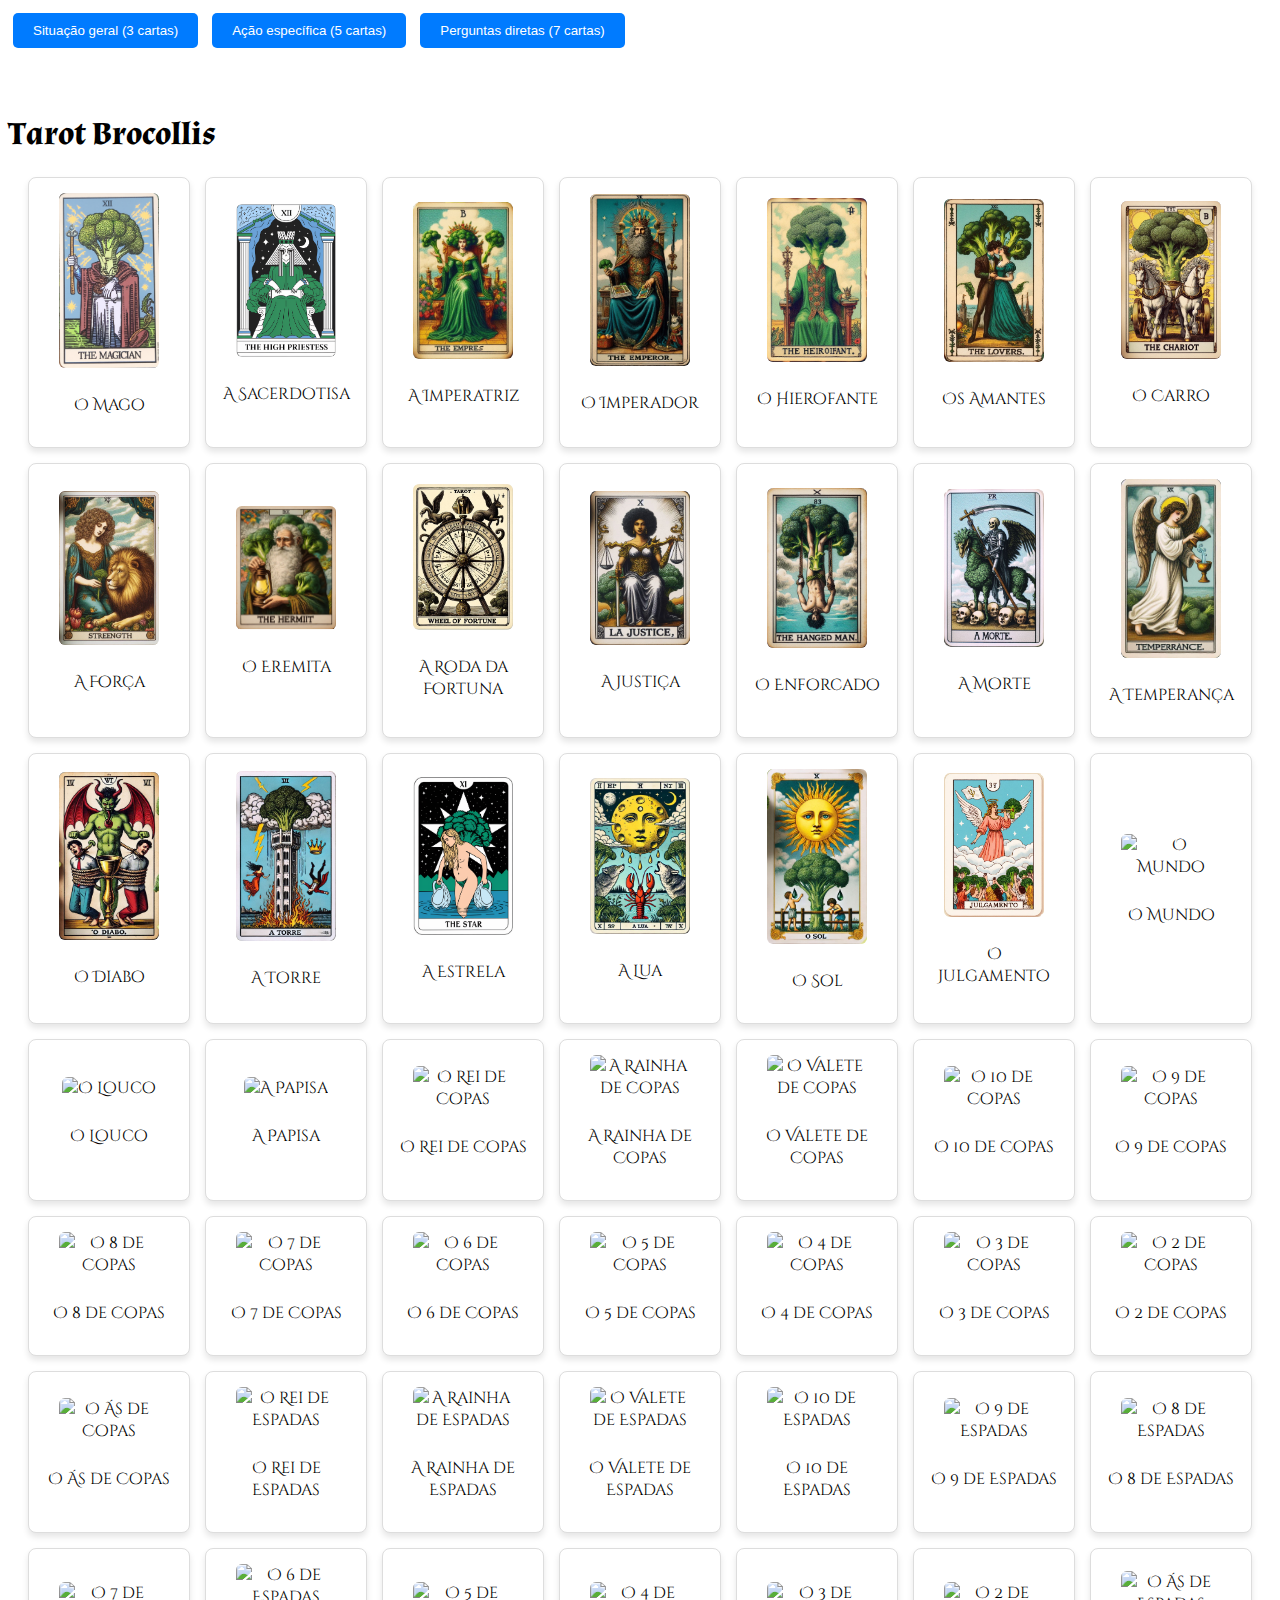
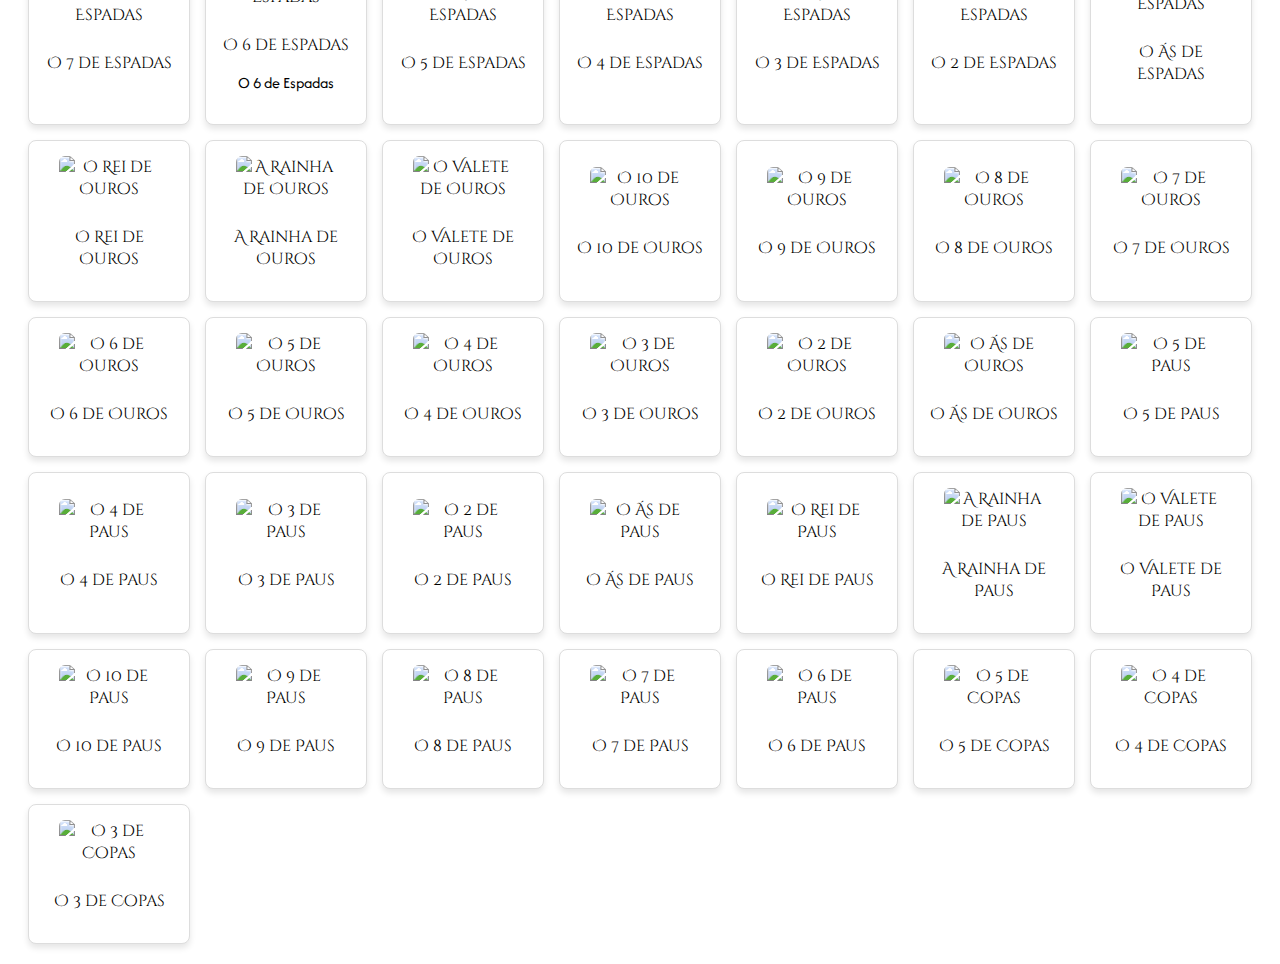
==== commit fe64775f: "de ferias" ====
--- a/index.html
+++ b/index.html
@@ -14,7 +14,7 @@
     <button onclick="selectRandomItems(7)">Perguntas diretas (7 cartas)</button>
     <div id="result"></div>
 
-    <h1>Tarot Brocoli</h1>
+    <h1>Tarot Brocollis</h1>
     <ul id="itemList">
         <li>
             <img src="card1.png" alt="O Mago"/>
